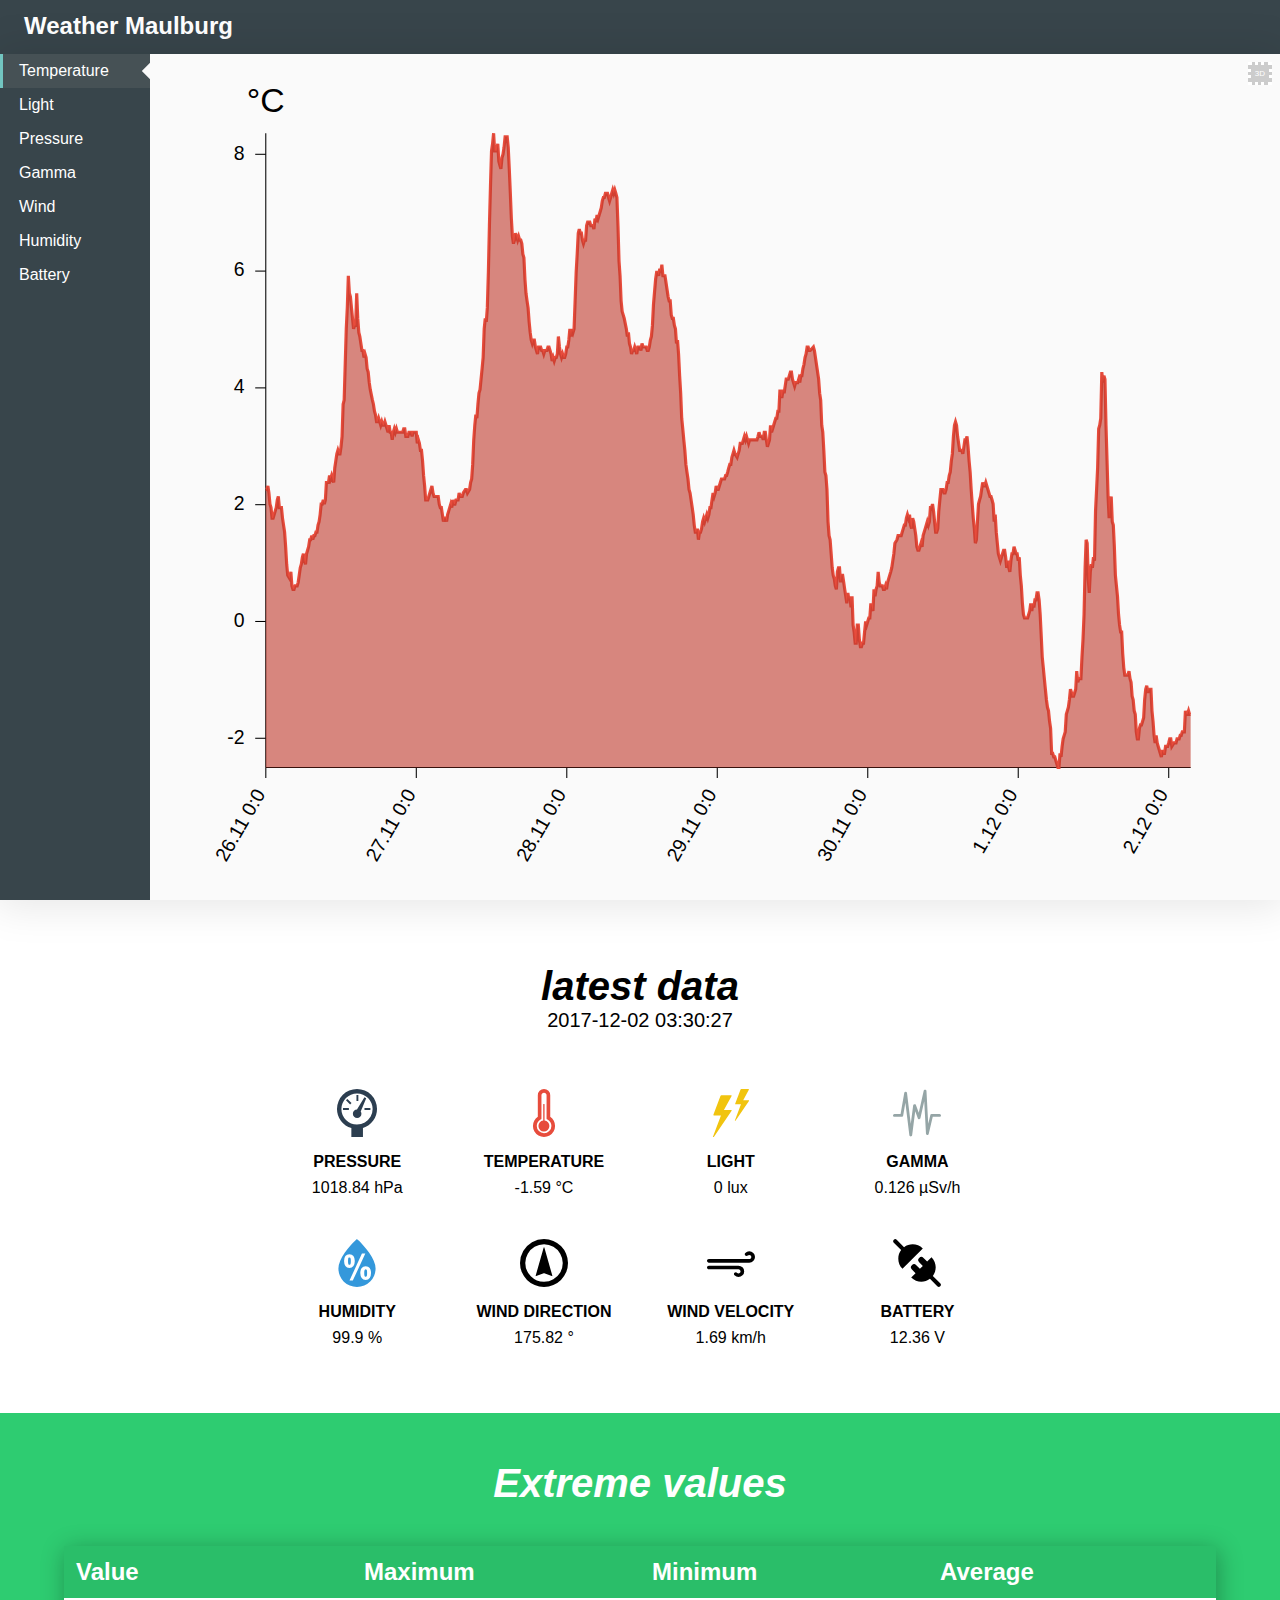
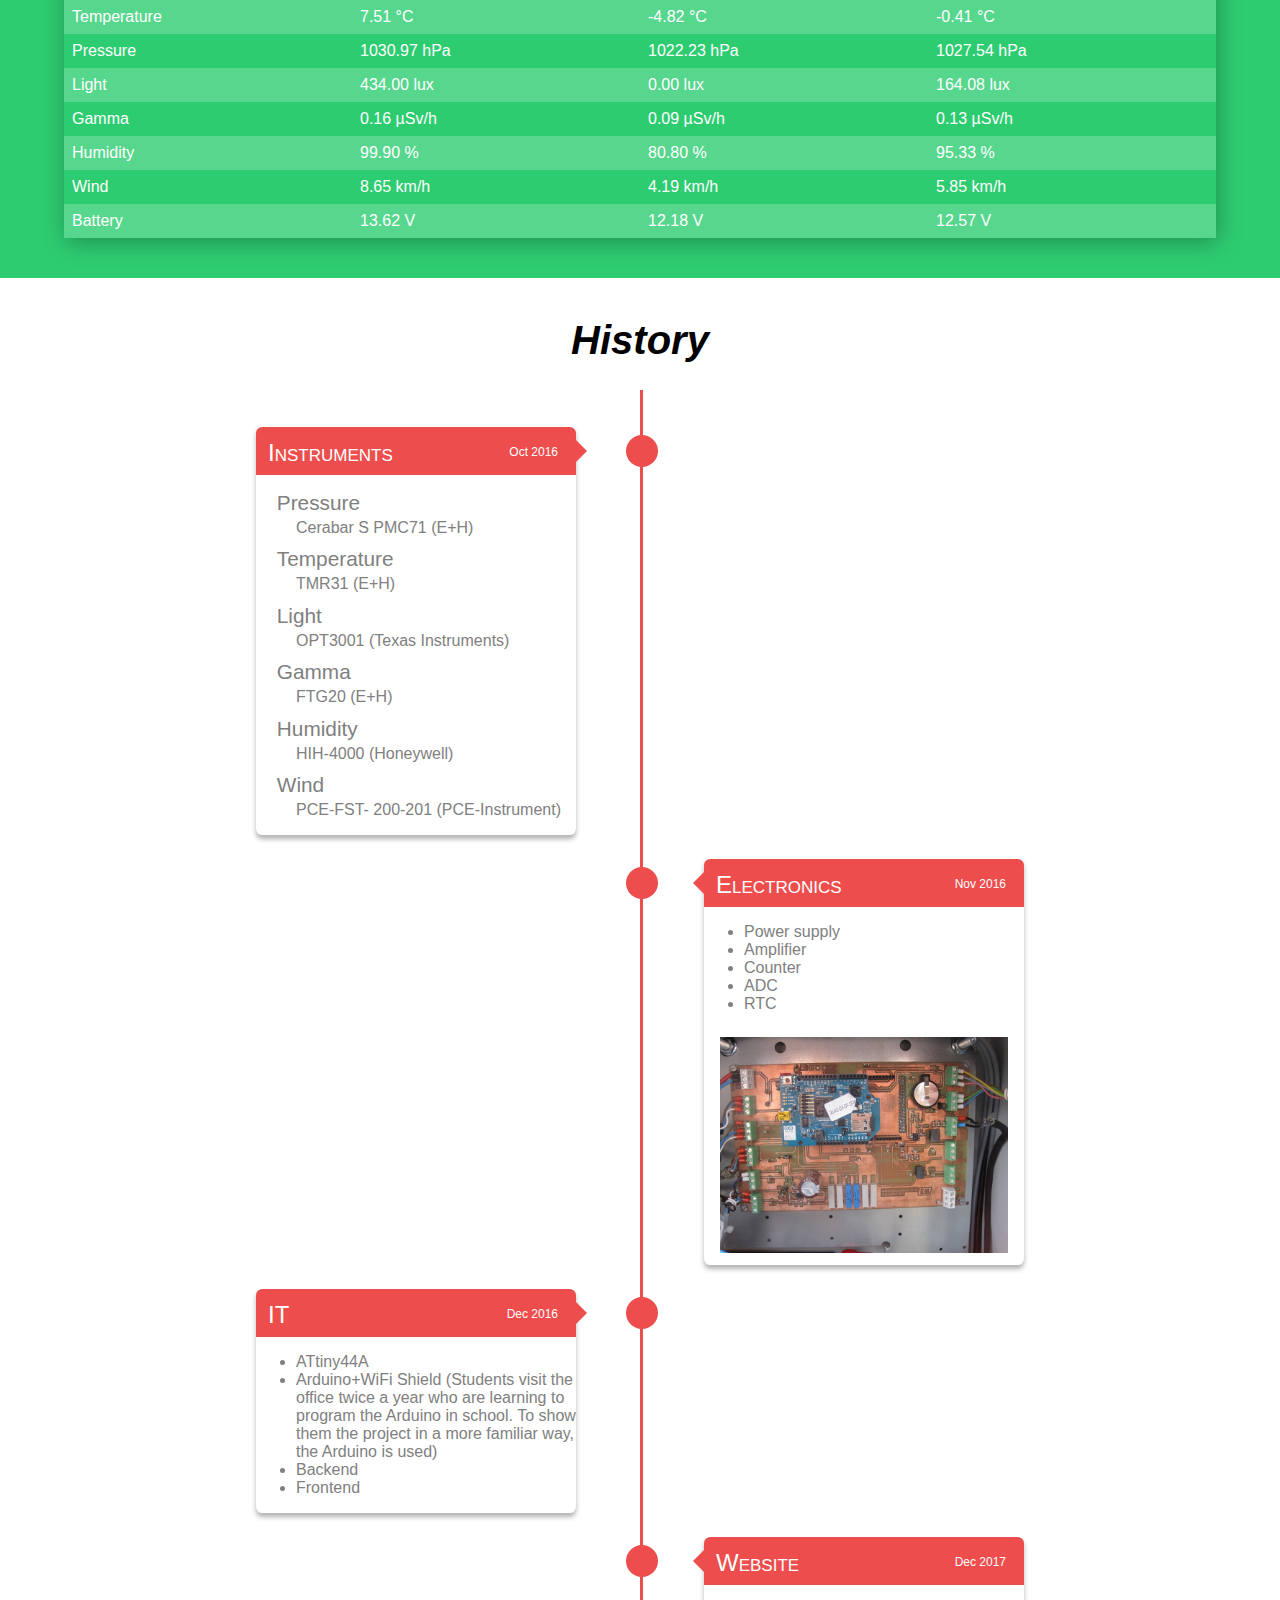
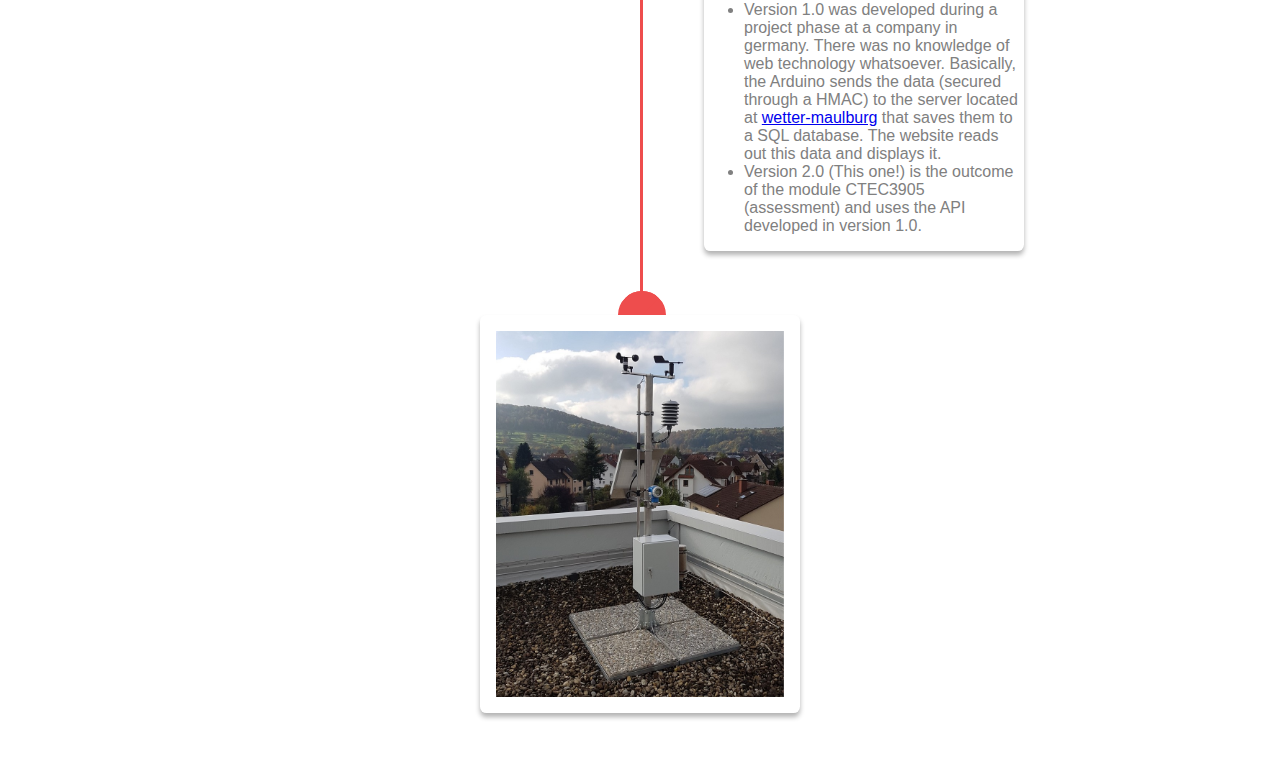
==== index.html @ 3d51d4c8 "clearing the code (delete unneccessary svg header + rename div to p)" ====
<!DOCTYPE html>
<html>

<head>
  <meta charset="utf-8"> 
  <meta name="author" content="John Ba">
  <link rel="stylesheet" href="styles/main.css">
  <meta name="viewport" content="width=device-width, initial-scale=1.0">
  <meta name="description" content="Data visualization of the weatherstation in Maulburg developed by Studium plus.">
  <meta name="keywords" content="Weather Station, Maulburg, Studium plus">
  <title>Weather-Maulburg</title>
</head>

<body>
  <header>
    <h1>Weather Maulburg</h1>
  </header>
  <section class="diagram">
    <nav id="dd">
      <span id="dd-value">Temperature</span>
      <ul>
        <li class="dd-select">Temperature</li>
        <li>Light</li>
        <li>Pressure</li>
        <li>Gamma</li>
        <li>Wind</li>
        <li>Humidity</li>
        <li>Battery</li>
      </ul>
      <div class="switcher">
        3D
      </div>
    </nav>

    <figure>
      <svg id="diagram2d" class="chart active" viewBox="0 0 1000 800">
        <line class="axis" x1="75" y1="75" x2="75" y2="675"></line>
        <line class="axis" x1="75" y1="675" x2="950" y2="675"></line>
        <g id="x-labels" class="label"></g>
        <g id="y-labels" class="label"></g>
        <text x="75" y="55" id="unit">hPa</text>
        <g>
          <polyline id="diagram-path" points="">
            <animate begin="indefinite" attributeName="points" dur="800ms" to="" repeatCount="1" fill="freeze"></animate>
          </polyline>
          <polyline id="diagram-area" points="">
            <animate begin="indefinite" attributeName="points" dur="800ms" to="" repeatCount="1" fill="freeze"></animate>
          </polyline>
        </g>
      </svg>

      <canvas id="diagram3d" class="chart" width="300" height="300"></canvas>
    </figure>
  </section>
  <section class="latest-data">
    <h2>latest data
      <time id="last-time">2017-12-22 12:00:26</time>
    </h2>
    <article id="pressure">

      <h3>
        <svg viewBox="0 0 1562 1873">
          <g>          <path d="M0 781q0-159 62-304t167-249T478.5 62 781 0q159 0 303.5 62t249 166.5 166.5 249 62 303.5q0 259-153.5 462.5T1013 1522v351H561v-347q-247-72-404-278T0 781zm172 0q0 248 180 426 178 179 429 179 165 0 305.5-81t222.5-220.5 82-303.5q0-123-48.5-235.5t-130.5-194-195-130T781 173t-235.5 48.5-194.5 130-130.5 194T172 781zm62 38v-77h231v77H234zm116-377l56-55 162 162-55 56zm270 526q0-67 46.5-116T780 801l291-479 70 37-215 515q28 40 28 94 0 70-49 118.5T786 1135q-69 0-117.5-48.5T620 968zm140-498V239h74v231h-74zm313 348v-79h231v79h-231z"></path>
          </g>
        </svg>
        <span>PRESSURE</span>
      </h3>
      <p> <span class="value"></span> <span>hPa</span></p>
    </article>
    <article id="temperature">
      <h3>
        <svg viewBox="0 0 1086 2357">
<g>
  <path d="M0 1814q0-136 63-253.5T239 1364V306q0-128 88-217T543 0q129 0 217.5 89T849 306v1058q113 79 175 196.5t62 253.5q0 148-72.5 273T816 2284.5 543 2357q-147 0-272-72.5T73 2087 0 1814zm187 0q0 149 104.5 254.5T543 2174q149 0 256.5-107T907 1814q0-100-51.5-184.5T715 1498l-30-15q-16-7-16-31V306q0-52-36-86t-90-34q-52 0-88.5 34T418 306v1146q0 24-15 31l-29 15q-88 47-137.5 131T187 1814zm83 0q0 114 78 194t188 80 191-80.5 81-193.5q0-101-69.5-178T570 1545V762q0-10-10.5-20.5T536 731q-14 0-22.5 9t-8.5 22v783q-98 14-166.5 91T270 1814z"></path>
  </g>
</svg>
        <span>TEMPERATURE</span>
      </h3>
      <p> <span class="value"></span> <span>°C</span></p>
    </article>
    <article id="light">
      <h3>
        <svg viewBox="0 0 1500.666748046875 1984">
<g>
  <path d="M0 1984h42L776 898q15-29-16-29H457l319-581q14-29-21-29H349q-17 0-31 19L22 1067q-4 29 20 29h293zm907-675h29l557-818q8-13 4-21t-18-8h-224l233-430q19-32-19-32h-292q-21 0-32 20L923 605q-5 14 1 22t20 8h218z"></path>
  </g>
</svg>
        <span>LIGHT</span>
      </h3>
      <p> <span class="value"></span> <span>lux</span></p>
    </article>
    <article id="gamma">
      <h3>
        <svg viewBox="0 0 2080 2028.333251953125">
<g>
  <path d="M0 1121.333q0 25 18 42.5t43 17.5h318q23 0 40-14t21-36l96-562 173 1406q4 23 20.5 38t38.5 15q24 0 41-15t21-38l133-1032 111 299q6 18 21.5 29t34.5 11h5q19-1 34.5-14t20.5-33l163-732 76 1406q1 23 16 39.5t38 18.5 41-11 23-35l176-740h296q25 0 43-17.5t18-42.5-18-43-43-18h-344q-21 0-37.5 13t-21.5 33l-89 378-77-1426q-1-23-17-39.5t-38-17.5q-23-2-41.5 11.5t-23.5 36.5l-213 957-124-337q-7-19-25.5-30t-38.5-9q-21 2-35.5 17t-18.5 36l-105 801-163-1339q-4-23-20-37.5t-38-15.5q-23-1-40.5 13t-21.5 37l-158 918H61q-25 0-43 18t-18 43z"></path>
  </g>
</svg>

        <span>GAMMA</span>
      </h3>
      <p> <span class="value"></span> <span>µSv/h</span></p>
    </article>
    <article id="humidity">
      <h3>
        <svg viewBox="0 0 1580 2040">
<g>
  <path d="M0 1252q0-141 77-323.5T275 575Q525 245 708 77l80-77q40 42 88 77 66 67 201 222.5T1308 582q114 162 193 346.5t79 323.5q0 160-62 305.5T1350.5 1809 1098 1977.5 788 2040q-160 0-305.5-60.5t-251.5-165-168.5-251T0 1252zm241-313q0 133 56 212t170 79q115 0 171.5-78.5T696 939q-1-134-57.5-213T467 647q-114 0-170 79t-56 213zm168 0q0-24 .5-37t2-35 5-34.5 9.5-26 16.5-19.5 24.5-6q22 0 35 13t18.5 41 6.5 48 1 56-1 55.5-6.5 47.5-18.5 41-35 13q-14 0-24.5-6t-16.5-19.5-9.5-26-5-34.5-2-34.5-.5-36.5zm62 827h141l532-1146h-144zm459-319q2 134 58.5 213t170.5 79q115 0 170.5-78.5T1386 1447q-1-134-56.5-212.5T1159 1156q-114 0-170.5 78.5T930 1447zm168 0q0-36 1-55.5t6.5-47.5 18.5-41 35-13q15 0 25.5 6t17 20 10.5 25.5 5 34.5l1.5 34.5.5 36.5q0 26-.5 37.5l-1.5 34.5-5 34.5-10.5 25.5-17 20-25.5 6q-22 0-35-13t-18.5-41-6.5-48-1-56z"></path>
  </g>
</svg>
        <span>HUMIDITY</span>
      </h3>
      <p> <span class="value"></span> <span>%</span></p>
    </article>
    <article id="windd">
      <h3>
        <svg viewBox="0 0 1537 1537">
<g>
  <path d="M0 770q0-209 103.5-386.5T384 103 769 0q156 0 298 61t245 164 164 245.5 61 299.5q0 156-61 298.5t-164 245-245 163-298 60.5q-157 0-299.5-61T224 1312 60.5 1067.5 0 770zm169 0q0 243 177 422 177 177 423 177 162 0 300-80.5t219-218.5 81-300-81-300.5-219-219T769 170t-300 80.5-219 219T169 770zm334 399l256-895q1-10 10-10t10 10l255 895q4 11-1.5 17t-16.5 0l-237-89q-10-4-20 0l-239 89q-10 6-14.5 0t-2.5-17z"></path>
  </g>
</svg>
        <span>WIND DIRECTION</span>
      </h3>
      <p>
        <span class="value"></span>
        <span>°</span></p>

    </article>
    <article id="windv">
      <h3>
        <svg viewBox="0 0 2539 1539">
<g>
  <path d="M0 1007q0 39 30 66 26 30 67 30h1567q46 0 78 32t32 79q0 46-31.5 76.5T1664 1321t-78-31q-26-28-64-28-40 0-68.5 27.5T1425 1355q0 40 30 67 90 88 209 88 125 0 214-86t89-210-89.5-213.5T1664 911H97q-40 0-68.5 28T0 1007zm0-350q0 37 30 65 28 28 67 28h2138q125 0 214.5-87t89.5-210q0-124-89.5-212T2235 153q-123 0-208 85-29 26-29 71 0 41 27.5 67t67.5 26q39 0 67-26 30-33 75-33 46 0 77.5 32t31.5 78-31.5 77-77.5 31H97q-40 0-68.5 28T0 657z"></path>
  </g>
</svg>
        <span>WIND VELOCITY</span>
      </h3>
      <p> <span class="value"></span> <span>km/h</span></p>
    </article>
    <article id="battery">
      <h3>
        <svg viewBox="0 0 37.06 37.06">
<g>
  <path d="M6.296 8.535L.619 2.858A1.584 1.584 0 0 1 2.858.618l5.677 5.678c4.34-3.255 10.527-2.908 14.475 1.04L7.336 23.01C3.388 19.062 3.04 12.876 6.296 8.535zm23.432 5.52c3.948 3.947 4.295 10.133 1.04 14.474l5.677 5.677a1.584 1.584 0 1 1-2.24 2.24l-5.676-5.678c-4.341 3.255-10.527 2.908-14.475-1.04l3.358-3.359-2.8-2.799a2.376 2.376 0 1 1 3.36-3.359l2.799 2.8 2.24-2.24-2.8-2.799a2.375 2.375 0 1 1 3.36-3.358l2.798 2.798 3.359-3.358z"></path>
  </g>
</svg>
        <span>BATTERY</span>
      </h3>
      <p> <span class="value"></span> <span>V</span></p>
    </article>
  </section>
  <section class="max-val">
    <h2>Extreme values</h2>
    <table id="max-val-table">
      <tr>
        <th>Value</th>
        <th>Maximum</th>
        <th>Minimum</th>
        <th>Average</th>
      </tr>

    </table>
  </section>
  <section class="history">
    <h2>History</h2>
    <article>
      <header>
        <h3>Instruments</h3>
        <time datetime="2016-10">Oct 2016</time>
      </header>

      <dl>
        <dt>Pressure</dt>
        <dd>
          Cerabar S PMC71 (E+H)
        </dd>
        <dt>Temperature</dt>
        <dd>
          TMR31 (E+H)
        </dd>
        <dt>Light</dt>
        <dd>
          OPT3001 (Texas Instruments)
        </dd>
        <dt>Gamma</dt>
        <dd>
          FTG20 (E+H)
        </dd>
        <dt>Humidity</dt>
        <dd>
          HIH-4000 (Honeywell)
        </dd>
        <dt>Wind</dt>
        <dd>
          PCE-FST- 200-201 (PCE-Instrument)
        </dd>
      </dl>
    </article>
    <article>
      <header>
        <h3>Electronics</h3>
        <time datetime="2016-11">Nov 2016</time>
      </header>

      <ul>
        <li>Power supply</li>
        <li>Amplifier</li>
        <li>Counter</li>
        <li>ADC</li>
        <li>RTC</li>
      </ul>
      <img src="images/electronics-800.jpg" alt="circuit board"/>
    </article>
    <article>
      <header>
        <h3>IT</h3>
        <time datetime="2016-12">Dec 2016</time>
      </header>

      <ul>
        <li>ATtiny44A</li>
        <li>Arduino+WiFi Shield (Students visit the office twice a year who are learning to program the Arduino in school. To show them the project in a more familiar way, the Arduino is used)</li>
        <li>Backend</li>
        <li>Frontend</li>
      </ul>
    </article>
    <article>
      <header>
        <h3>Website</h3>
        <time datetime="2017-12">Dec 2017</time>
      </header>

      <ul>
        <li>Version 1.0 was developed during a project phase at a company in germany. There was no knowledge of web technology whatsoever. Basically, the Arduino sends the data (secured through a HMAC) to the server located at <a href="http://wetter-maulburg.de">wetter-maulburg</a> that saves them to a SQL database. The website reads out this data and displays it.</li>
        <li>Version 2.0 (This one!) is the outcome of the module CTEC3905 (assessment) and uses the API developed in version 1.0.</li>
      </ul>
    </article>
    <article class="finised">
      <img src="images/finished-800.jpg" alt="finished weather station"/>
    </article>
  </section>
  
  <script id="vshader" type="x-shader/x-vertex">
    precision mediump float; attribute vec3 a_position; attribute vec4 a_color; uniform mat4 rot_matrix; uniform mat4 proj_matrix; varying vec4 vColor; void main() { gl_Position = proj_matrix * rot_matrix * vec4(a_position, 1.0); vColor = a_color; gl_PointSize = 5.0; }
  </script>
  <script id="fshader" type="x-shader/x-fragment">
    precision mediump float; varying vec4 vColor; void main() { gl_FragColor = vColor; }
  </script>
  <script id="txtvshader" type="x-shader/x-vertex">
    precision mediump float;
    attribute vec3 a_position;
    attribute vec2 a_txtpos;
    uniform mat4 rot_matrix;
    uniform mat4 proj_matrix;
    uniform mat4 local_matrix;
    uniform mat4 trans_matrix;
    varying vec2 v_txtpos;
    void main() {
      gl_Position = proj_matrix * rot_matrix * trans_matrix * local_matrix *
      vec4(a_position, 1.0);
      v_txtpos = a_txtpos;
    }
  </script>
  <script id="txtfshader" type="x-shader/x-fragment">
    precision mediump float;
    varying vec2 v_txtpos;
    uniform sampler2D u_texture;
    void main() {
      gl_FragColor = texture2D(u_texture, v_txtpos);
    }
  </script>

  <script src="scripts/json.js"></script>
  <script src="scripts/menu.js"></script>
  <script src="scripts/3d-diagram.js"></script>
  <script src="scripts/2d-diagram.js"></script>
  <script src="scripts/data.js"></script>
</body>

</html>
---- styles/main.css ----
body {
  min-width: 344px;
}

body,
h1 {
  padding: 0;
  margin: 0;
  font-family: arial;
}

header {
  height: 3.5em;
  padding: 1em 2em 0;
}

.diagram {
  width: 100%;
  height: 450px;
  background: #0074D9;
}

.chart.active {
  display: block;
}

figure {
  display: block;
  margin: 30px;
}

.chart {
  margin: auto;
  width: 300px;
  height: 300px;
  display: none;
}

.label text {
  text-anchor: end;
  font-size: 1.2em;
}

line {
  stroke-width: 5px;
  stroke: white;
}

text {
  font-size: 1.8em;
  fill: white;
  text-anchor: middle;
}

#diagram-path {
  stroke: #e74c3c;
  stroke-width: 5px;
  fill: transparent;
}

#diagram-area {
  fill: rgba(192, 57, 43, .6);
}

.switcher {
  float: right;
  border-style: dotted;
  padding: .5em;
  margin-right: 30px;
  cursor: pointer;
  transition: all .1s ease-in-out;
  font-size: .5em;
}

.switcher:hover {
  transform: scale(1.1);
  background-color: rgba(1, 1, 1, .1);
}

#dd {
  font-size: 2em;
  padding: .5em 0em 0em 10px;
  color: white;
}

#dd-value {
  display: inline-block;
  padding: .2em 20px;
  border-radius: 10px;
  cursor: pointer;
  pointer-events: all;
}

#dd-value.active {
  box-shadow: 5px 5px 40px 5px rgba(0, 0, 0, 0.1);
}

#dd ul.active {
  visibility: visible;
  transform: translateY(25px) rotateX(0deg);
  pointer-events: all;
}

#dd ul {
  position: absolute;
  list-style-type: none;
  margin: 0;
  padding: 0;
  visibility: hidden;
  background: white;
  transition: transform 0.3s ease-in-out;
  transform: translateY(-80px) rotateX(90deg);
  width: 300px;
}

#dd ul::before {
  content: '';
  width: 0px;
  height: 0px;
  top: -40px;
  left: 40px;
  position: absolute;
  border: 20px solid transparent;
  border-bottom: 20px solid #fff;
}

#dd li {
  background: #0060B1;
  padding: .5em 1em;
  margin: 2px;
  cursor: pointer;
}

#dd li:hover {
  background: #005091;
}

.dd-select {
  display: none;
}

h2 {
  font-style: italic;
  margin-left: 1em;
}

h3 {
  font-size: 2em;
  padding: 1em .5em 0;
}

#last-time {
  display: block;
  font-style: normal;
  font-weight: 100;
}

article {
  color: grey;
}

.latest-data h3 {
  margin-left: 1em;
  padding: 2px;
  border-bottom: 2px #444 solid;
  font-size: 1em;
}

svg {
  width: 20px;
  height: 20px;
}

#pressure svg {
  fill: #2c3e50;
}

#temperature svg {
  fill: #e74c3c;
}

#light svg {
  fill: #f1c40f;
}

#gamma svg {
  fill: #95a5a6;
}

#humidity svg {
  fill: #3498db;
}

#windd svg {
  fill: black;
}

#windv svg {
  fill: black;
}

p {
  text-align: right;
  font-size: 2em;
  margin: .5em;
}

.max-val {
  margin-top: 5em;
  background: #2ecc71;
  color: white;
  padding-top: 1em;
}

table {
  width: 100%;
  font-size: 2em;
}

table,
td,
tr {
  display: block;
}

td {
  max-height: 0;
  transition: max-height .3s;
  padding: 0 0 0 6.8em;
  font-size: .7em;
}

.active td {
  max-height: 2em;
  padding: .2em 0 .5em 6.8em;
  background: #27ae60;
}

td:nth-child(1) {
  max-height: inherit;
  padding: .5em;
  cursor: pointer;
  font-size: 1em;
  border-top: 2px solid #ecf0f1;
}

tr:nth-child(1) {
  display: none;
}

tr {
  position: relative;
  overflow-y: hidden;
}

td::before {
  position: absolute;
  left: .75em;
}

td:nth-child(1)::after {
  position: absolute;
  content: '';
  display: inline-block;
  border: .5em solid transparent;
  border-left: .5em solid white;
  top: .6em;
  right: 1em;
  transition: transform .5s;
}

.active td:nth-child(1)::after {
  transform: rotate(90deg);
}

td:nth-child(2)::before {
  content: "Maximum:";
}

td:nth-child(3)::before {
  content: "Minimum:";
}

td:nth-child(4)::before {
  content: "Average:";
}

.history {
  position: relative;
}

.history::before {
  content: '';
  position: absolute;
  display: block;
  height: calc(100% - 2em);
  width: .2em;
  background: #ee4d4d;
  left: 2em;
  top: 2em;
}

.history article {
  margin: 1.5em;
  margin-left: 4em;
  border-radius: .4em;
  box-shadow: 0px 4px 5px 0px rgba(0, 0, 0, 0.3);
  overflow: hidden;
}

.history article::before {
  content: '';
  z-index: 0;
  box-sizing: border-box;
  position: absolute;
  width: 2em;
  height: 2em;
  border-radius: 1em;
  background: #ee4d4d;
  left: 1.1em;
  margin-top: .5em;
}

.history header {
  padding: 0;
  color: white;
  background: #ee4d4d;
}

.history header::before {
  position: absolute;
  content: '';
  width: 0;
  height: 0;
  border: .8em solid transparent;
  border-right: .8em solid #ee4d4d;
  left: 2.5em;
  margin-top: .75em;
}

.history h3 {
  padding: 0;
  margin: .5em;
  font-size: 1.5em;
  font-variant: small-caps;
  font-weight: 100;
  display: inline-block;
}

.history time {
  float: right;
  font-size: .7em;
  margin: 2em;
}

.history img {
  width: 90%;
  margin: .5em 5%;
}

dt {
  font-size: 1.3em;
  margin: .5em 0 .2em 1em;
}

.history .finised {
  position: relative;
  margin: 0em;
  overflow: inherit;
}

.history .finised::before {
  width: 0;
  height: 0;
  background: transparent;
  border-radius: 2em;
  border: 2em solid transparent;
  border-top: 2em solid #ee4d4d;
  border-left: 2em solid #ee4d4d;
  transform: rotate(45deg);
  top: -2.5em;
  left: .1em;
}

.finised img {
  display: block;
  width: 100%;
  margin: auto;
}

@media screen and (min-width: 440px) {
  body {
    font-size: 8px;
  }
  header {
    font-size: 1.5em;
    color: white;
    background: #38454b;
  }
  #dd {
    padding: 0;
    width: 150px;
    height: 100%;
  }
  #dd ul {
    width: inherit;
    height: inherit;
    min-height: 15em;
    visibility: visible;
    transform: translateY(0) rotate(0);
    background: #38454b;
  }
  #dd li {
    background: #38454b;
    margin: 0;
    border-left: .2em solid transparent;
  }

  #dd li:hover {
    background: #566165;
  }

  #dd ul::before {
    content: none;
  }
  #dd .dd-select {
    background: #465155;
    border-left: .2em solid #72c5c0;
    display: block;
  }
  .dd-select::after {
    content: '';
    width: 0px;
    height: 0px;
    float: right;
    border: .6em solid transparent;
    border-right: .6em solid #fafafa;
    transform: translateX(1.05em);
  }
  #dd-value {
    display: none;
  }
  .diagram {
    position: relative;
    background: #fafafa;
    height: calc(100vh - 6.8em);
    max-height: calc(100vw - 150px);
    min-height: 30em;
    box-shadow: 0px 1px 40px 5px rgba(0, 0, 0, 0.1);
  }
  .switcher {
    position: absolute;
    top: 1em;
    right: 1em;
    margin: 0;
    z-index: 1;
    background: #ccc;
  }
  .switcher:hover {
    background: #999;
  }
  .chart {
    width: 100%;
    height: 100%;
  }
  figure {
    position: absolute;
    top: 0;
    width: calc(100% - 150px);
    height: 100%;
    transform: translateX(150px);
    margin: 0;
  }
  .label text {
    font-size: 2.3em;
  }
  line {
    stroke-width: 1px;
    stroke: black;
  }
  text {
    font-size: 4em;
    fill: black;
  }
  h2 {
    margin: 0;
    padding: 1em;
    text-align: center;
    font-size: 5em;
  }
  #last-time {
    font-style: normal;
    font-weight: 100;
    font-size: .5em;
  }
  .latest-data article {
    position: relative;
    text-align: center;
    display: inline-block;
    width: 40%;
    margin: 4%;
    color: black;
  }
  .latest-data h3 {
    padding: 4em 0 0em;
    margin: 0;
    border: none;
    font-size: 2em;
  }
  p {
    text-align: center;
    margin: .5em 0;
  }
  .latest-data svg {
    position: absolute;
    width: 3em;
    height: 3em;
    top: 0;
    left: calc(50% - 1.5em);
  }
  .latest-data {
    width: 80%;
    margin: 3em auto;
    max-width: 400px;
  }


  
  .history {
    font-size: 2em;
    max-width: 500px;
    margin: auto;
  }
  .history h2 {
    font-size: 2.5em;
  }
  .history::before {
    left: 3em;
    height: calc(100% - 7em);
    top: 7em;
  }
  .history article {
    margin-left: 5em;
  }
  .history article::before {
    left: 2.1em;
  }
  .history header {
    height: 2em;
  }
  .history header::before {
    border: .5em solid transparent;
    border-right: .5em solid #ee4d4d;
    left: 2.4em;
    margin-top: .5em;
  }
  .history h3 {
    font-size: 1em;
  }
  .history time {
    font-size: .5em;
    margin: 1.5em;
  }
  .history .finised {
    margin: 1em;
    background: white;
  }
  .history .finised::before {
    border-radius: 2em;
    border: 1.5em solid transparent;
    border-top: 1.5em solid #ee4d4d;
    border-left: 1.5em solid #ee4d4d;
    top: -2em;
    left: .65em;
  }
  .finised img {
    display: block;
    width: calc(100% - 2em);
    padding: 1em;
  }
}

@media screen and (min-width: 600px) {
  h3 {
    padding-left: 5%;
    font-size: 4em;
  }

  .diagram {
    height: calc(100vh - 6.8em);
  }
  .max-val {
    margin-top: 5em;
    background: #2ecc71;
    color: white;
    padding-bottom: 5em;
  }
  table {
    width: 90%;
    margin: auto;
    display: table;
    text-align: left;
    border-collapse: collapse;
    box-shadow: 2px 4px 23px 0px rgba(0, 0, 0, 0.3);
  }
  tr {
    display: table-row;
  }
  th {
    width: 25%;
    border-bottom: 2px solid white;
    background: #0001;
    padding: .5em;
    font-size: 1.5em;
  }
  td {
    display: table-cell;
    max-height: inherit;
    padding: .5em;
    font-size: 1em;
  }
  .active td {
    max-height: inherit;
    padding: .5em;
    background: transparent;
  }
  td:nth-child(1) {
    max-height: inherit;
    padding: .5em;
    cursor: auto;
    border-top: none;
  }
  tr:nth-child(even) {
    background: #fff3;
  }
  tr:nth-child(1) {
    display: table-row;
  }
  td::before {
    content: none;
  }
  td:nth-child(1)::after {
    content: none;
  }
  td:nth-child(2)::before {
    content: none;
  }
  td:nth-child(3)::before {
    content: none;
  }
  td:nth-child(4)::before {
    content: none;
  }
}

@media screen and (min-width: 800px) {
  #diagram-path {
    stroke-width: 3px;
  }
  .latest-data {
    min-width: 750px;
  }
  .latest-data article {
    width: 20%;
    margin: 2.3%;
  }
  .history {
    font-size: 2em;
    max-width: 100%;
    margin: auto;
  }
  .history::before {
    left: 50%;
  }
  .history article {
    width: 20em;
    margin-left: calc(50% - 24em);
  }
  .history article::before {
    left: calc(50% - .9em);
  }
  .history article:nth-child(odd) {
    margin-left: calc(50% + 4em);
  }
  
  .history article:nth-child(even) header::before {
    border: .5em solid transparent;
    border-left: .5em solid #ee4d4d;
    left: inherit;
    right: calc(50% + 1.7em);
  }
  
  .history header::before {
    border: .5em solid transparent;
    border-right: .5em solid #ee4d4d;
    left: calc(50% + 1.7em);
    margin-top: .5em;
  }
  .history h3 {
    font-size: 1em;
  }
  .history time {
    font-size: .5em;
    margin: 1.5em;
  }
  .history .finised {
    margin: 4em auto;
    background: white;
  }
  .history .finised::before {
    border-radius: 2em;
    border: 1.5em solid transparent;
    border-top: 1.5em solid #ee4d4d;
    border-left: 1.5em solid #ee4d4d;
    top: -2em;
    left: 8.6em;
  }
  .finised img {
    display: block;
    width: calc(100% - 2em);
    padding: 1em;
  }
}
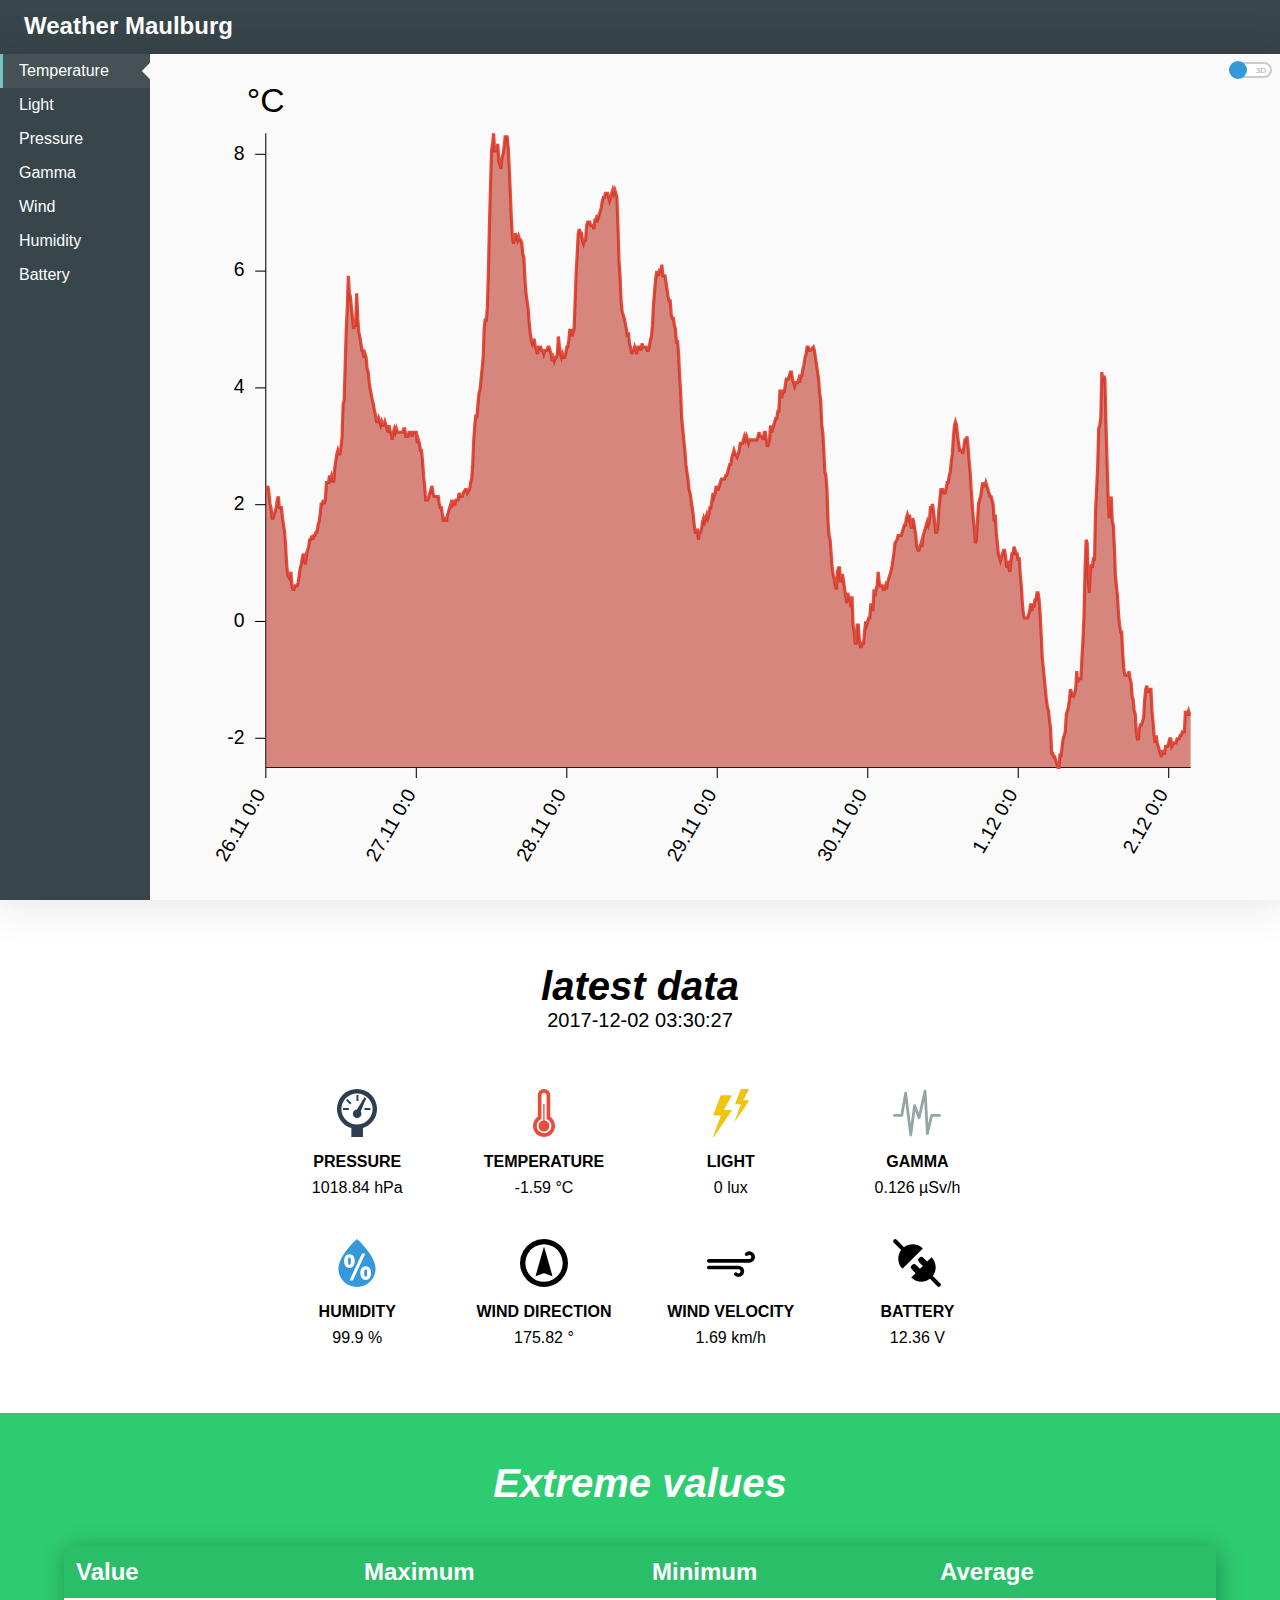
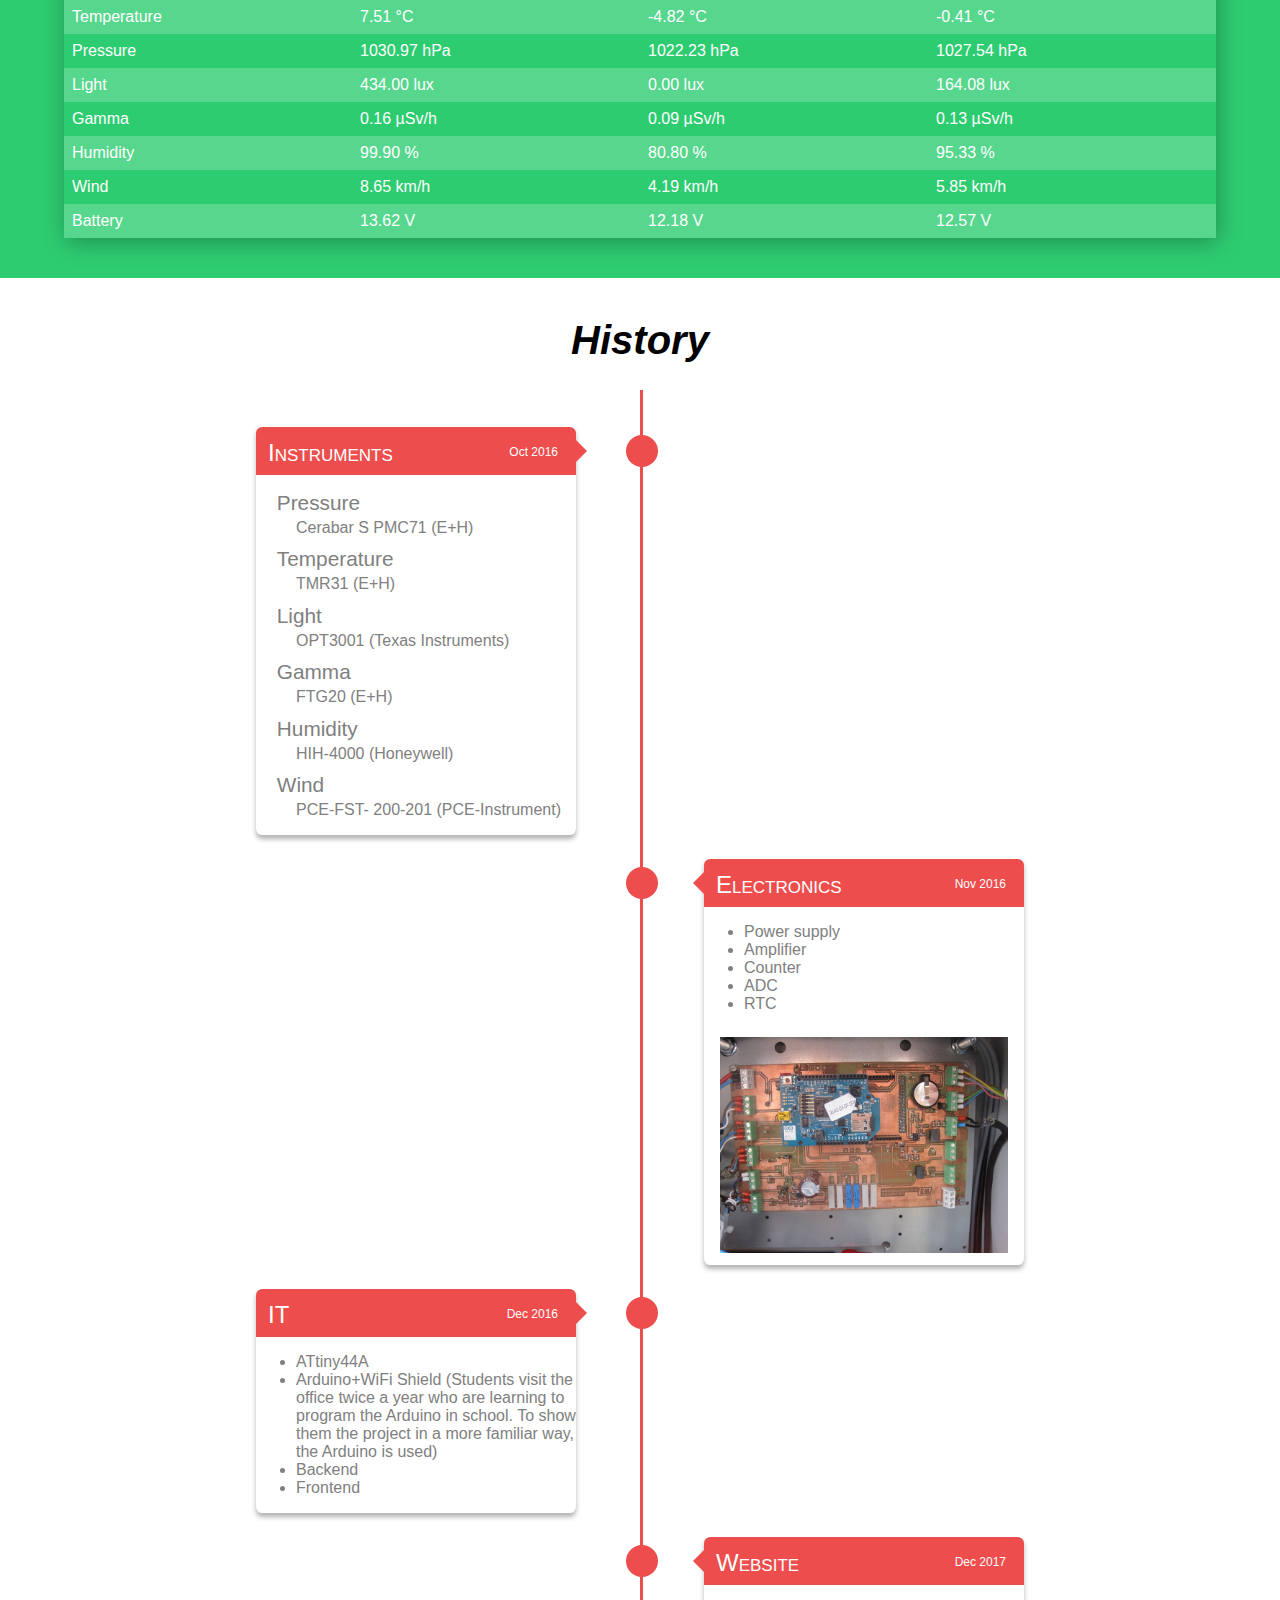
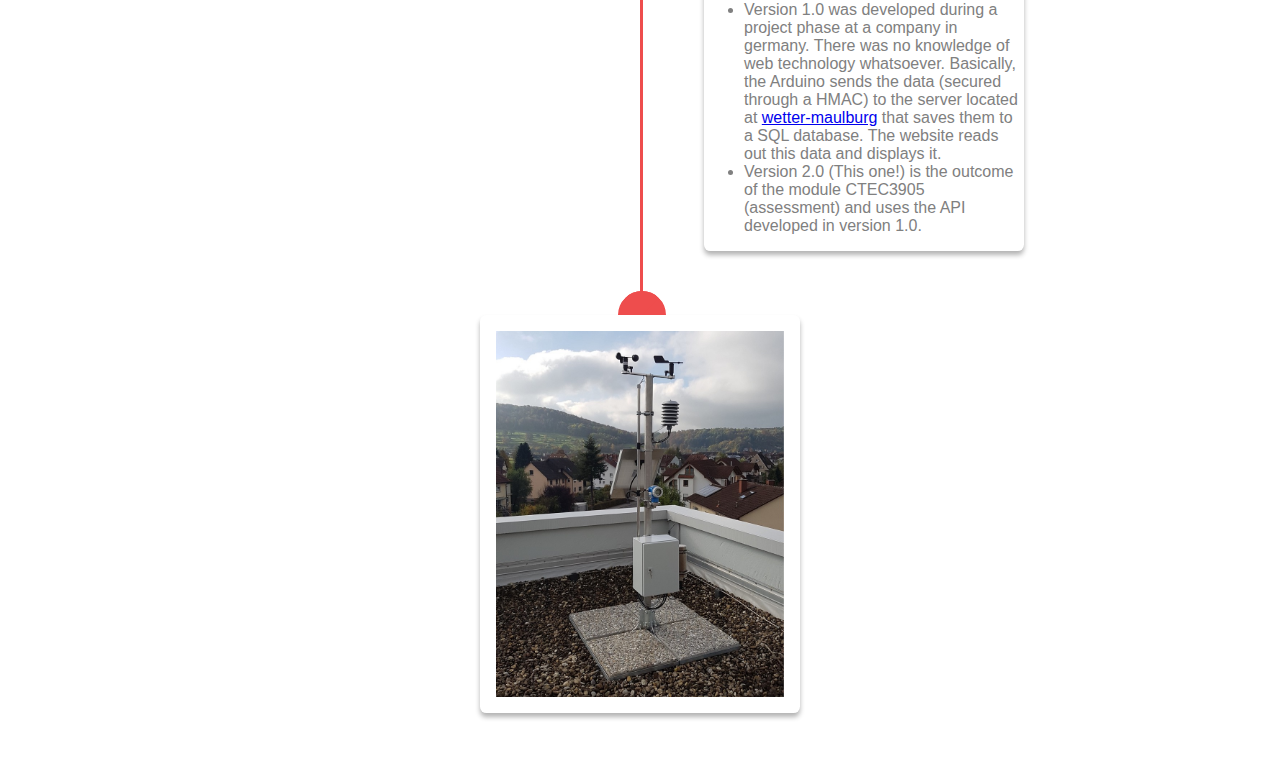
==== commit c5c076c0: "Adding loading screen" ====
--- a/index.html
+++ b/index.html
@@ -12,10 +12,11 @@
 </head>
 
 <body>
-  <header>
+  <header class="fetching">
     <h1>Weather Maulburg</h1>
+    <p id="status">fetching data...</p>
   </header>
-  <section class="diagram">
+  <section class="invisible diagram">
     <nav id="dd">
       <span id="dd-value">Temperature</span>
       <ul>
@@ -52,7 +53,7 @@
       <canvas id="diagram3d" class="chart" width="300" height="300"></canvas>
     </figure>
   </section>
-  <section class="latest-data">
+  <section class="invisible latest-data">
     <h2>latest data
       <time id="last-time">2017-12-22 12:00:26</time>
     </h2>
@@ -149,7 +150,7 @@
       <p> <span class="value"></span> <span>V</span></p>
     </article>
   </section>
-  <section class="max-val">
+  <section class="invisible max-val">
     <h2>Extreme values</h2>
     <table id="max-val-table">
       <tr>
@@ -161,7 +162,7 @@
 
     </table>
   </section>
-  <section class="history">
+  <section class="invisible history">
     <h2>History</h2>
     <article>
       <header>
--- a/styles/main.css
+++ b/styles/main.css
@@ -9,9 +9,47 @@
   font-family: arial;
 }
 
+.invisible {
+  display: none;
+}
+
+.fetching {
+  padding: 0;
+  height: 100vh;
+  min-height: 300px;
+}
+
+.fetching h1 {
+  text-align: center;
+  transform: translateY(calc(50vh - 4em));
+}
+
+.fetching p {
+  display: block;
+  text-align: center;
+  transform:  translateY(calc(50vh + 3em));
+  font-size: 1em;
+}
+
+.fetching::before {
+  content: '';
+  width: 4em;
+  height: 4em;
+  border-radius: 3em;
+  border: .5em solid #ddd;
+  border-top: .5em solid #3498db;
+  position: absolute;
+  top: 50%;
+  left: calc(50% - 2.5em);
+  animation: rotating 1s ease infinite;
+}
+
 header {
   height: 3.5em;
   padding: 1em 2em 0;
+}
+header p{
+  display: none;
 }
 
 .diagram {
@@ -68,7 +106,7 @@
   padding: .5em;
   margin-right: 30px;
   cursor: pointer;
-  transition: all .1s ease-in-out;
+  transition: transform .2s ease-in-out;
   font-size: .5em;
 }
 
@@ -407,6 +445,7 @@
     height: inherit;
     min-height: 15em;
     visibility: visible;
+    transition: none;
     transform: translateY(0) rotate(0);
     background: #38454b;
   }
@@ -454,10 +493,33 @@
     right: 1em;
     margin: 0;
     z-index: 1;
-    background: #ccc;
+    background: white;
+    padding: .2em .5em .2em 3em;
+    border: .31em solid #ccc;
+    border-radius: 2em;
+    box-shadow: none;
+    color: #aaa;
+    transition: none;
+  }
+  .rightposition {
+    padding: .2em 3em .2em .5em;
+  }
+  .switcher::before {
+    content: '';
+    width: 2.3em;
+    height: 2.3em;
+    background: #3498db;
+    position: absolute;
+    border-radius: 2em;
+    top: -.4em;
+    left: -.4em;
+    transition: all .3s ease-in-out;
+  }
+  .rightposition::before {
+    transform: translateX(3.1em);
   }
   .switcher:hover {
-    background: #999;
+    transform: scale(1);
   }
   .chart {
     width: 100%;
@@ -721,3 +783,11 @@
     padding: 1em;
   }
 }
+@keyframes rotating {
+  0% {
+    transform: rotate(0turn);
+  }
+  100% {
+    transform: rotate(1turn);
+  }
+}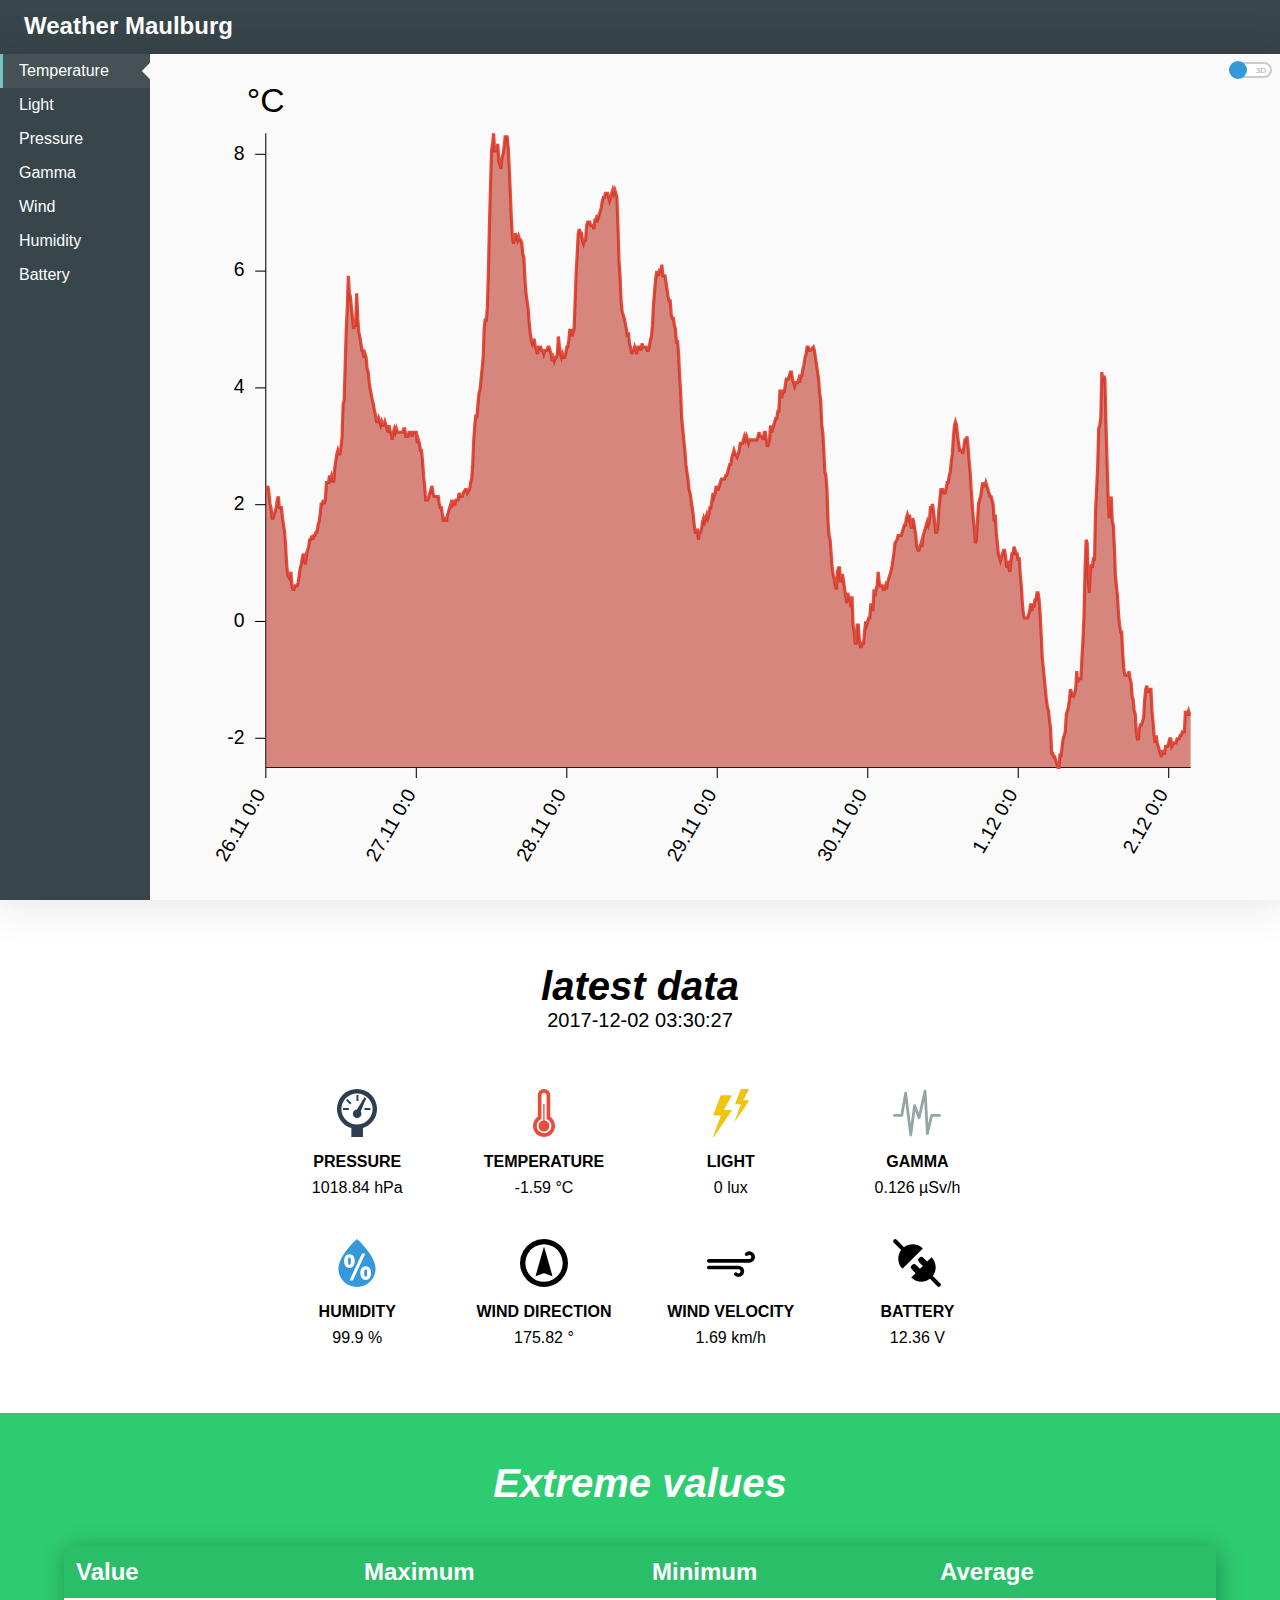
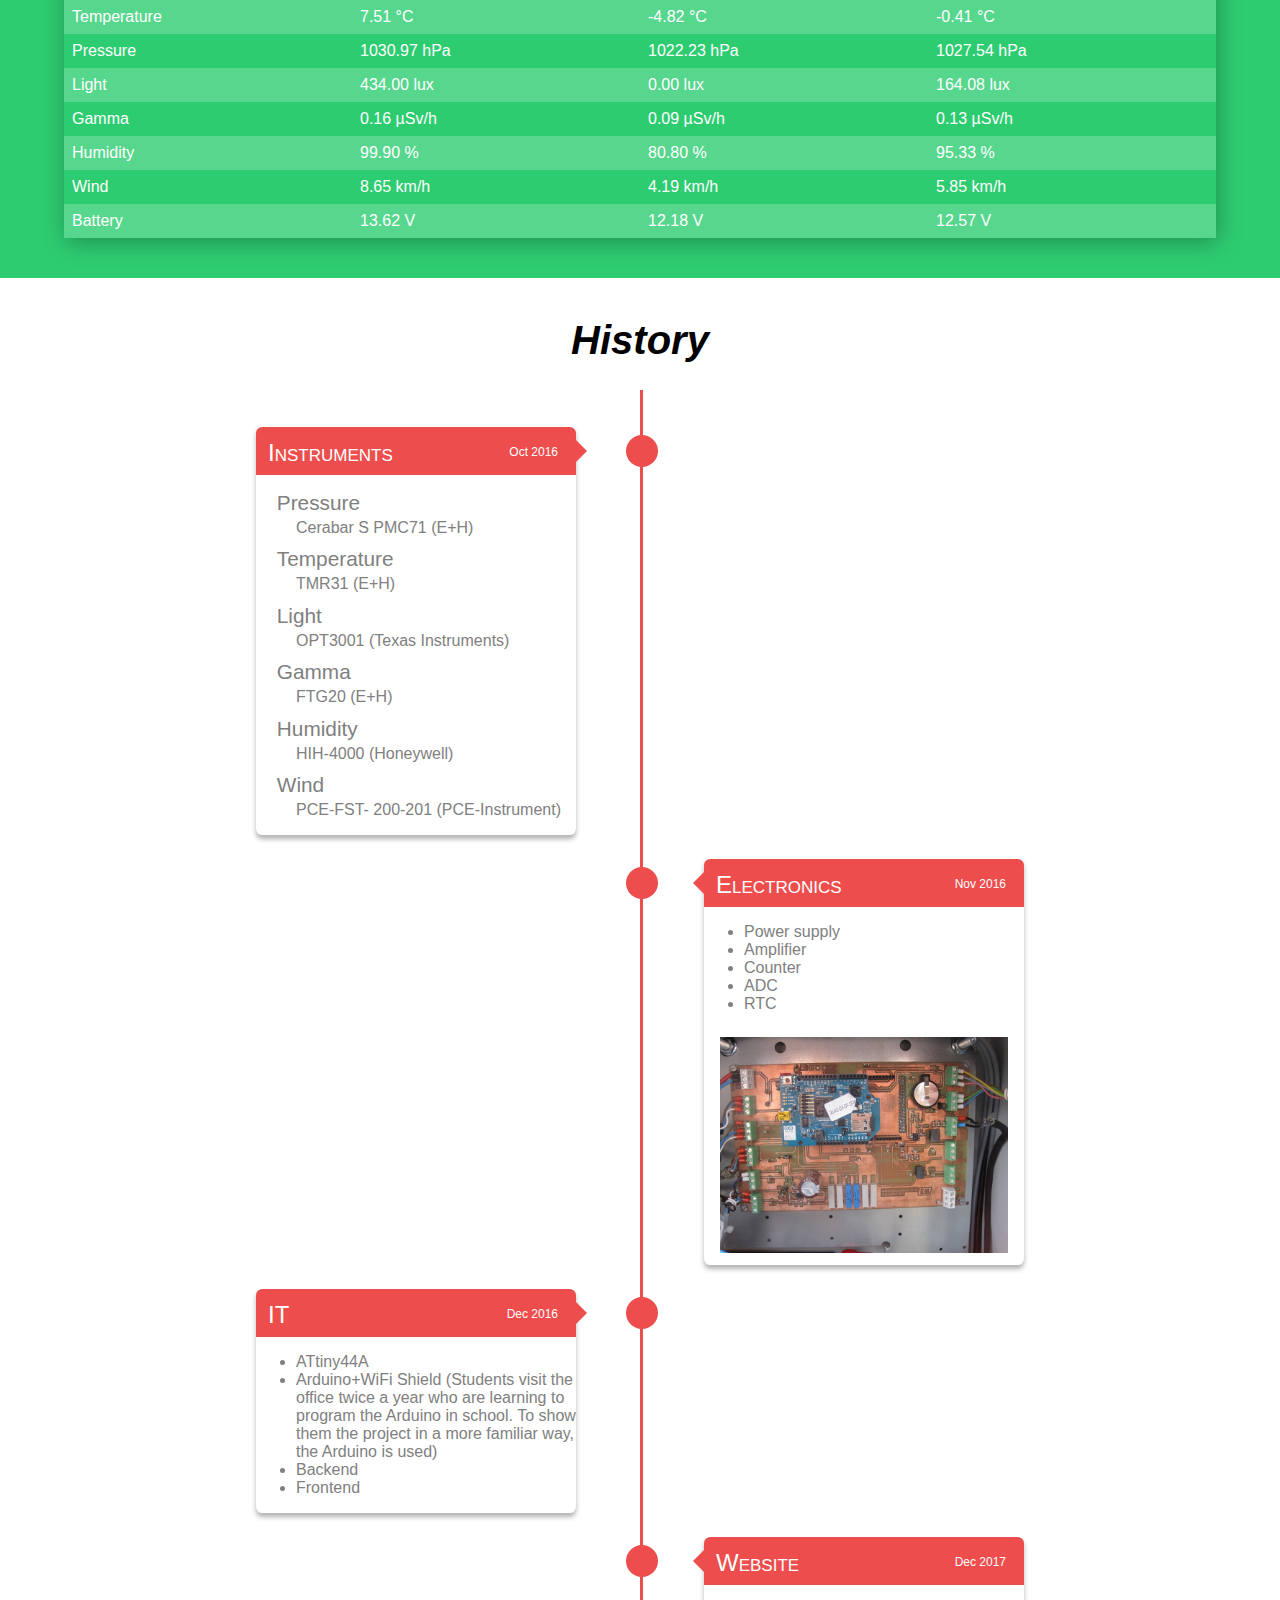
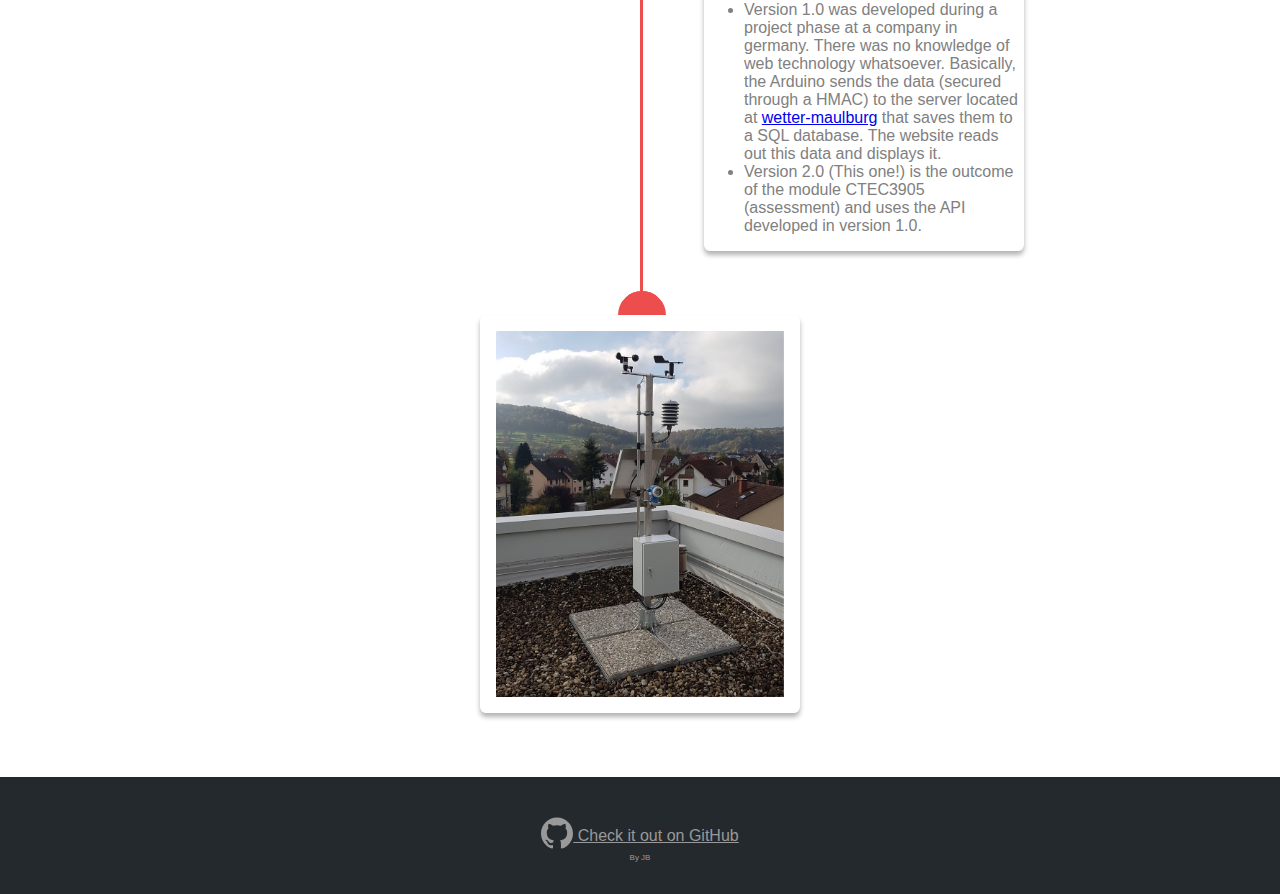
==== commit fb14613e: "added footer with link to github" ====
--- a/index.html
+++ b/index.html
@@ -240,6 +240,16 @@
       <img src="images/finished-800.jpg" alt="finished weather station"/>
     </article>
   </section>
+  <footer class="invisible">
+    <a href="https://github.com/JohnNYers/CTEC3905">
+      <svg viewBox="0 0 24 24">
+        <path d="M12 .297c-6.63 0-12 5.373-12 12 0 5.303 3.438 9.8 8.205 11.385.6.113.82-.258.82-.577 0-.285-.01-1.04-.015-2.04-3.338.724-4.042-1.61-4.042-1.61C4.422 18.07 3.633 17.7 3.633 17.7c-1.087-.744.084-.729.084-.729 1.205.084 1.838 1.236 1.838 1.236 1.07 1.835 2.809 1.305 3.495.998.108-.776.417-1.305.76-1.605-2.665-.3-5.466-1.332-5.466-5.93 0-1.31.465-2.38 1.235-3.22-.135-.303-.54-1.523.105-3.176 0 0 1.005-.322 3.3 1.23.96-.267 1.98-.399 3-.405 1.02.006 2.04.138 3 .405 2.28-1.552 3.285-1.23 3.285-1.23.645 1.653.24 2.873.12 3.176.765.84 1.23 1.91 1.23 3.22 0 4.61-2.805 5.625-5.475 5.92.42.36.81 1.096.81 2.22 0 1.606-.015 2.896-.015 3.286 0 .315.21.69.825.57C20.565 22.092 24 17.592 24 12.297c0-6.627-5.373-12-12-12">
+        </path>
+      </svg>
+      Check it out on GitHub
+    </a>
+    <p>By JB</p>
+  </footer>
   
   <script id="vshader" type="x-shader/x-vertex">
     precision mediump float; attribute vec3 a_position; attribute vec4 a_color; uniform mat4 rot_matrix; uniform mat4 proj_matrix; varying vec4 vColor; void main() { gl_Position = proj_matrix * rot_matrix * vec4(a_position, 1.0); vColor = a_color; gl_PointSize = 5.0; }
--- a/styles/main.css
+++ b/styles/main.css
@@ -424,6 +424,35 @@
   display: block;
   width: 100%;
   margin: auto;
+}
+
+footer {
+  background: #24292e;
+  padding: 2em 0;
+}
+footer svg {
+  width: 2em;
+  height: 2em;
+  transform: translateY(.5em);
+}
+footer a {
+  color: #999;
+  fill: #999;
+  transition: all .3s ease-in-out;
+  transition-property: color, fill;
+  display: block;
+  text-align: center;
+}
+footer p {
+  margin: 0;
+  text-align: center;
+  margin: 1em auto 0;
+  font-size: .5em;
+  color: #999;
+}
+footer a:hover{
+  color: #fff;
+  fill: #fff;
 }
 
 @media screen and (min-width: 440px) {
@@ -640,6 +669,9 @@
     width: calc(100% - 2em);
     padding: 1em;
   }
+  footer {
+    font-size: 2em;
+  }
 }
 
 @media screen and (min-width: 600px) {
